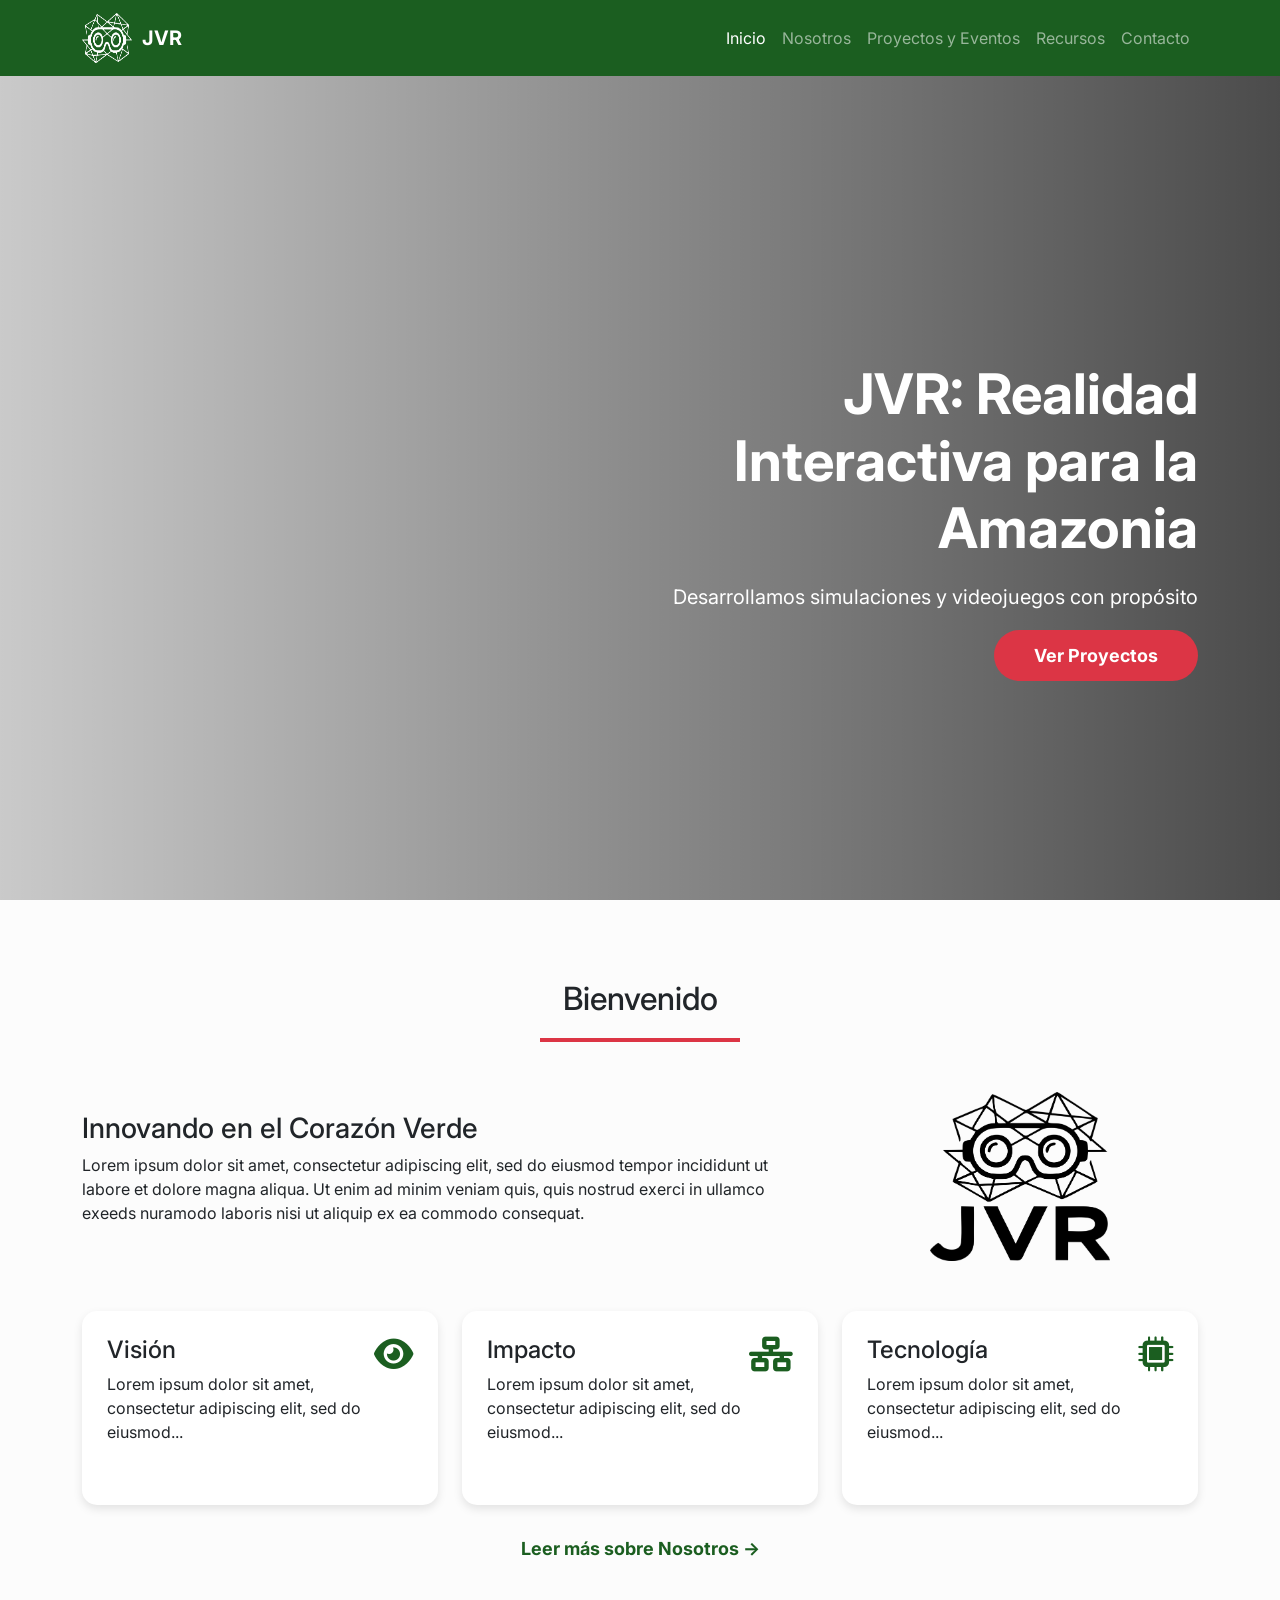
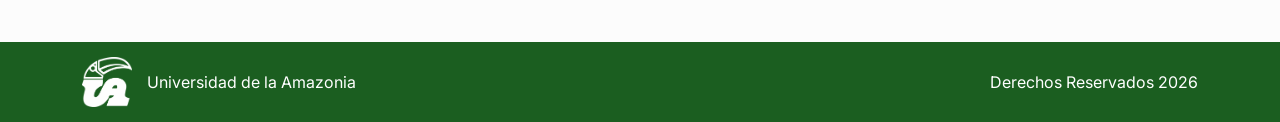
==== index.html @ 49c644d4 "Sacando los archivos a la raiz del proyecto" ====
<!DOCTYPE html>
<html lang="es">
<head>
    <meta charset="UTF-8">
    <meta name="viewport" content="width=device-width, initial-scale=1.0">
    <title>JVR | INICIO</title>
    <link href="https://fonts.googleapis.com/css2?family=Inter:wght@400;700&display=swap" rel="stylesheet">
    <link href="https://cdn.jsdelivr.net/npm/bootstrap@5.3.0/dist/css/bootstrap.min.css" rel="stylesheet">
    <link rel="stylesheet" href="https://cdnjs.cloudflare.com/ajax/libs/font-awesome/6.0.0/css/all.min.css">
    <link rel="stylesheet" href="./css/style.css">
</head>
<body>
    
    <header>
        <nav class="navbar navbar-expand-lg navbar-dark nav-ludos fixed-top">
            <div class="container">
                <a class="navbar-brand contenedor-logo" href="index.html">
                    <img src="./assets/img/logo/LOGO_1.png" alt="Logo JVR" width="50" height="50">
                    <span class="texto-logo">JVR</span>
                </a>
                
                <button class="navbar-toggler" type="button" data-bs-toggle="collapse" data-bs-target="#menuPrincipal" aria-label="Abrir menú de navegación">
                    <span class="navbar-toggler-icon"></span>
                </button>
                
                <div class="collapse navbar-collapse" id="menuPrincipal">
                    <ul class="navbar-nav menu-derecha">
                        <li class="nav-item"><a class="nav-link active" href="index.html">Inicio</a></li>
                        <li class="nav-item"><a class="nav-link" href="nosotros.html">Nosotros</a></li>
                        <li class="nav-item"><a class="nav-link" href="proyectos.html">Proyectos y Eventos</a></li>
                        <li class="nav-item"><a class="nav-link" href="recursos.html">Recursos</a></li>
                        <li class="nav-item"><a class="nav-link" href="contacto.html">Contacto</a></li>
                    </ul>
                </div>
            </div>
        </nav>
    </header>

    <main>
        <section id="hero" class="seccion-hero">
            <div class="container">
                <div class="row fila-hero">
                    <div class="col-lg-7 contenido-hero">
                        <h1 class="titulo-principal">JVR: Realidad Interactiva para la Amazonia</h1>
                        <p class="subtitulo-principal">Desarrollamos simulaciones y videojuegos con propósito</p>
                        <a href="proyectos.html" class="boton-rojo">Ver Proyectos</a>
                    </div>
                </div>
            </div>
        </section>

        <section id="resumen" class="container seccion-resumen">
            
            <div class="encabezado-centrado">
                <h2>Bienvenido</h2>
                <hr class="linea-roja"> 
            </div>
            
            <div class="row fila-alineada-centro">
                <div class="col-lg-8">
                    <h3>Innovando en el Corazón Verde</h3>
                    <p>Lorem ipsum dolor sit amet, consectetur adipiscing elit, sed do eiusmod tempor incididunt ut labore et dolore magna aliqua. Ut enim ad minim veniam quis, quis nostrud exerci in ullamco exeeds nuramodo laboris nisi ut aliquip ex ea commodo consequat.</p>
                </div>
                <div class="col-lg-4 contenedor-imagen-resumen">
                    <img src="./assets/img/logo/logo.png" alt="Ilustracion VR" class="imagen-resumen">
                </div>
            </div>
            
            <div class="row fila-tarjetas">
                <div class="col-md-4">
                    <div class="tarjeta-blanca">
                        <i class="fas fa-eye icono-verde icono-derecha"></i>
                        <h4>Visión</h4>
                        <p>Lorem ipsum dolor sit amet, consectetur adipiscing elit, sed do eiusmod...</p>
                    </div>
                </div>
                <div class="col-md-4">
                    <div class="tarjeta-blanca">
                        <i class="fas fa-network-wired icono-verde icono-derecha"></i>
                        <h4>Impacto</h4>
                        <p>Lorem ipsum dolor sit amet, consectetur adipiscing elit, sed do eiusmod...</p>
                    </div>
                </div>
                <div class="col-md-4">
                    <div class="tarjeta-blanca">
                        <i class="fas fa-microchip icono-verde icono-derecha"></i>
                        <h4>Tecnología</h4>
                        <p>Lorem ipsum dolor sit amet, consectetur adipiscing elit, sed do eiusmod...</p>
                    </div>
                </div>
            </div>
            
            <div class="contenedor-enlace-final">
                <a href="nosotros.html" class="enlace-verde">Leer más sobre Nosotros &rarr;</a>
            </div>

        </section>
    </main>

    <footer class="footer-verde text-white">
        <div class="container footer-contenido">
            <div class="footer-logo-texto">
                <img src="./assets/img/logo/uniamazonia.png" alt="Logo Uniamazonia" height="50" class="logo-footer">
                <span>Universidad de la Amazonia</span>
            </div>
            <span>Derechos Reservados 2026</span>
        </div>
    </footer>

    <script src="https://cdn.jsdelivr.net/npm/bootstrap@5.3.0/dist/js/bootstrap.bundle.min.js"></script>
    <script src="./js/main.js"></script>
</body>
</html>
---- css/style.css ----
/*ESTILOS GLOBALES*/
body {
    font-family: 'Inter', sans-serif;
    background-color: #fcfcfc; 
}

.nav-ludos {
    background-color: #1b5e20; 
}

/*ESTILOS DE LA BARRA DE NAVEGACIÓN Y FOOTER*/

.contenedor-logo {
    display: flex;
    align-items: center;
}

.texto-logo {
    font-weight: bold;
    margin-left: 10px;
}

.menu-derecha {
    margin-left: auto; 
}

/* ESTILOS PÁGINA INICIO */
/*fondo*/
.seccion-hero {
    display: flex; 
    align-items: center;
    background-image: linear-gradient(to right, rgba(0,0,0,0.2), rgba(0,0,0,0.7)), url('../assets/img/hero/fondo.png');
    background-size: cover;
    background-position: center top;
    min-height: 100vh; 
    padding-top: 80px; 
}

.fila-hero {
    justify-content: flex-end; 
    text-align: right; 
}

.contenido-hero {
    color: white;
    margin-top: 50px;
}

.titulo-principal {
    font-size: 3.5rem; 
    font-weight: bold;
    margin-bottom: 20px;
}

.subtitulo-principal {
    font-size: 1.25rem;
    margin-bottom: 30px;
}
/*resumen*/
.seccion-resumen {
    margin-top: 80px;
    margin-bottom: 80px;
}

.encabezado-centrado {
    text-align: center;
    margin-bottom: 50px;
}

.fila-alineada-centro {
    display: flex;
    align-items: center;
    margin-bottom: 50px;
}

.contenedor-imagen-resumen {
    text-align: center;
}

.imagen-resumen {
    max-width: 180px; 
}

.fila-tarjetas {
    margin-bottom: 30px;
}

.icono-derecha {
    float: right; 
}

.contenedor-enlace-final {
    text-align: center;
    margin-top: 30px;
}
.linea-roja {
    width: 200px;
    margin: 20px auto; 
    border: 2px solid #dc3545; 
    opacity: 1;
}

.enlace-verde {
    color: #1b5e20;
    font-weight: bold;
    text-decoration: none; 
    font-size: 18px;
}

.enlace-verde:hover {
    text-decoration: underline; 
}

/* ESTILOS PÁGINA NOSOTROS */
.espaciado-menu {
    padding-top: 100px;
}

.tarjeta-blanca {
    background-color: white;
    border-radius: 15px;
    padding: 25px; 
    box-shadow: 0px 4px 10px rgba(0, 0, 0, 0.1); 
    margin-bottom: 20px;
    height: 100%; 
}
.subtitulo-seccion {
    color: gray;
    display: block; /* Asegura que el título principal baje a la siguiente línea */
    margin-bottom: 5px;
}



.icono-verde {
    color: #1b5e20;
    font-size: 35px;
    margin-bottom: 15px;
}

.caja-verde {
    background-color: #e8f5e9; 
    border-radius: 15px;
    padding: 40px;
    margin-top: 50px;
}

.titulo-caja-verde {
    text-align: center;
    margin-bottom: 25px;
}

.lista-investigacion {
    list-style: none;
    padding: 0;
}

.lista-investigacion li {
    font-size: 18px;
    font-weight: bold;
    color: #1b5e20;
    padding: 15px 0;
    border-bottom: 1px solid #c8e6c9; 
}

/*equpo*/

.seccion-margen {
    margin-top: 80px;
    margin-bottom: 80px;
}

.descripcion-perfil {
    margin-top: 15px;
}

.foto-perfil {
    width: 80px;
    height: 80px;
    border-radius: 50%; 
    object-fit: cover; 
    float: left; 
    margin-right: 15px;
}

.etiqueta-cargo {
    background-color: #1b5e20;
    color: white;
    padding: 5px 15px;
    border-radius: 20px;
    font-size: 14px;
    font-weight: bold;
}

.boton-rojo {
    background-color: #dc3545;
    color: white;
    padding: 15px 40px;
    border-radius: 30px;
    text-decoration: none; 
    font-weight: bold;
    font-size: 18px;
}

.boton-rojo:hover {
    background-color: #b02a37;
    color: white;
}

.contenedor-boton-centro {
    text-align: center;
    margin-top: 40px;
}

/*ESTILOS PÁGINA PROYECTOS Y EVENTOS*/
.texto-descriptivo {
    color: gray;
    max-width: 800px;
    margin: 0 auto;
}

.fecha-evento {
    color: gray;
    font-weight: bold;
    font-size: 14px;
}

.tarjeta-centrada {
    text-align: center;
}
.icono-margen-inferior {
    margin-bottom: 10px;
}
.titulo-seccion {
    margin-bottom: 25px;
    text-align: center; 
}
.boton-evento {
    padding: 10px 20px;
    display: inline-block;
    font-size: 16px;
}
.seccion-reconocimientos {
    text-align: center;
}
.contenedor-reconocimientos {
    max-width: 600px;
    margin: 0 auto;
    text-align: left;
}

.icono-reconocimiento {
    font-size: 20px;
    margin-right: 10px;
}

.tarjeta-proyecto {
    background-color: white;
    border-radius: 15px;
    box-shadow: 0px 4px 10px rgba(0, 0, 0, 0.1);
    overflow: hidden;
    margin-bottom: 20px;
    height: 100%;
}

.imagen-proyecto {
    width: 100%; 
    height: 200px;
    object-fit: cover; 
}

.contenido-proyecto {
    padding: 20px;
}

.boton-gris {
    background-color: #e9ecef;
    color: #495057;
    padding: 10px 15px;
    border-radius: 10px;
    text-decoration: none;
    font-weight: bold;
    display: block; 
    text-align: center;
    margin-top: 15px;
}

.boton-gris:hover {
    background-color: #dee2e6;
    color: black;
}

/*ESTILOS PÁGINA RECURSOS Y GALERÍA */

.encabezado-seccion {
    border-bottom: 2px solid #e9ecef;
    padding-bottom: 15px;
    margin-bottom: 30px;
}

.lista-productos {
    margin-bottom: 40px;
}

.item-producto {
    display: flex; 
    align-items: center;
    padding: 20px 0;
    border-bottom: 1px solid #e9ecef;
}

.icono-producto {
    font-size: 50px;
    color: #1b5e20;
    margin-right: 25px;
}

.info-producto {
    flex-grow: 1; 
}

.info-producto h4 {
    margin-bottom: 5px;
    font-weight: bold;
}

.autores {
    color: gray;
    font-size: 14px;
    margin-bottom: 0;
}

.detalles {
    color: gray;
    font-size: 14px;
    margin-bottom: 0;
}

.boton-descarga-contenedor {
    margin-left: 20px;
}

.boton-descarga {
    padding: 10px 20px;
    font-size: 15px;
    border-radius: 10px;
}

/*galeria*/

.tarjeta-galeria {
    background-color: white;
    border-radius: 10px;
    overflow: hidden; 
    box-shadow: 0px 4px 6px rgba(0, 0, 0, 0.05);
    border: 1px solid #e9ecef;
    transition: transform 0.3s ease; /
}


.tarjeta-galeria:hover {
    transform: translateY(-5px);
    border-color: #1b5e20; 
}

.imagen-galeria {
    width: 100%;
    height: 180px;
    object-fit: cover; 
}

.titulo-galeria {
    padding: 15px;
    text-align: center;
}

.titulo-galeria p {
    margin-bottom: 0;
    font-weight: bold;
    font-size: 14px;
    color: #333;
}

/*Diseño para cel*/
@media (max-width: 768px) {
    

    .item-producto {
        flex-direction: column; 
        align-items: flex-start; 
        text-align: left;
    }


    .icono-producto {
        margin-bottom: 10px; 
    }

    .boton-descarga-contenedor {
        margin-left: 0; 
        margin-top: 15px; 
        width: 100%; 
    }
   
    .boton-descarga {
        display: block; 
        text-align: center;
        width: 100%; 
    }
}

/* ESTILOS PÁGINA CONTACTO */

/* formulario */

.caja-formulario {
    background-color: #f8f9fa; 
    border: 1px solid #e9ecef;
    border-radius: 15px;
    padding: 30px;
}

.grupo-campo {
    margin-bottom: 20px;
}

.grupo-campo label {
    font-weight: bold;
    color: #333;
    margin-bottom: 8px;
    display: block; 
}


.campo-texto {
    width: 100%;
    padding: 12px 15px;
    border: 1px solid #ced4da;
    border-radius: 8px; 
    font-size: 16px;
    font-family: inherit; 
    transition: border-color 0.3s; 
}


.campo-texto:focus {
    outline: none;
    border-color: #1b5e20;
    box-shadow: 0 0 0 3px rgba(27, 94, 32, 0.2);
}

.area-mensaje {
    height: 150px;
    resize: vertical; 
}
/* inf contacto */

.tarjeta-info-contacto {
    background-color: #e8f5e9;
    border-radius: 15px;
    padding: 25px;
    margin-bottom: 20px;
    display: flex;
    align-items: center;
}

.icono-contacto {
    font-size: 40px;
    color: #1b5e20;
    margin-right: 20px;
}

.texto-info-contacto h4 {
    font-weight: bold;
    margin-bottom: 5px;
}

.texto-info-contacto p {
    margin: 0;
    color: #333;
    font-size: 18px;
}

.redes-iconos a {
    color: #888; 
    font-size: 35px;
    margin-left: 15px;
    transition: color 0.3s;
}


.redes-iconos a:hover {
    color: #1b5e20;
}

.fila-centrada {
    display: flex;
    justify-content: center;
}

.mensaje-error {
    color: red;
    display: none;
    margin-bottom: 15px;
}

.boton-ancho-completo {
    width: 100%;
}

.tarjeta-redes {
    justify-content: space-between;
}


.titulo-redes {
    margin: 0;
}
/*ESTILOS DEL FOOTER*/

.footer-verde {
    background-color: #1b5e20;
    padding-top: 15px;
    padding-bottom: 15px;
    margin-top: 50px;
}

.footer-contenido {
    display: flex;
    justify-content: space-between; /* Separa los elementos a los extremos */
    align-items: center;
}

.footer-logo-texto {
    display: flex;
    align-items: center;
}

.logo-footer {
    margin-right: 15px;
}
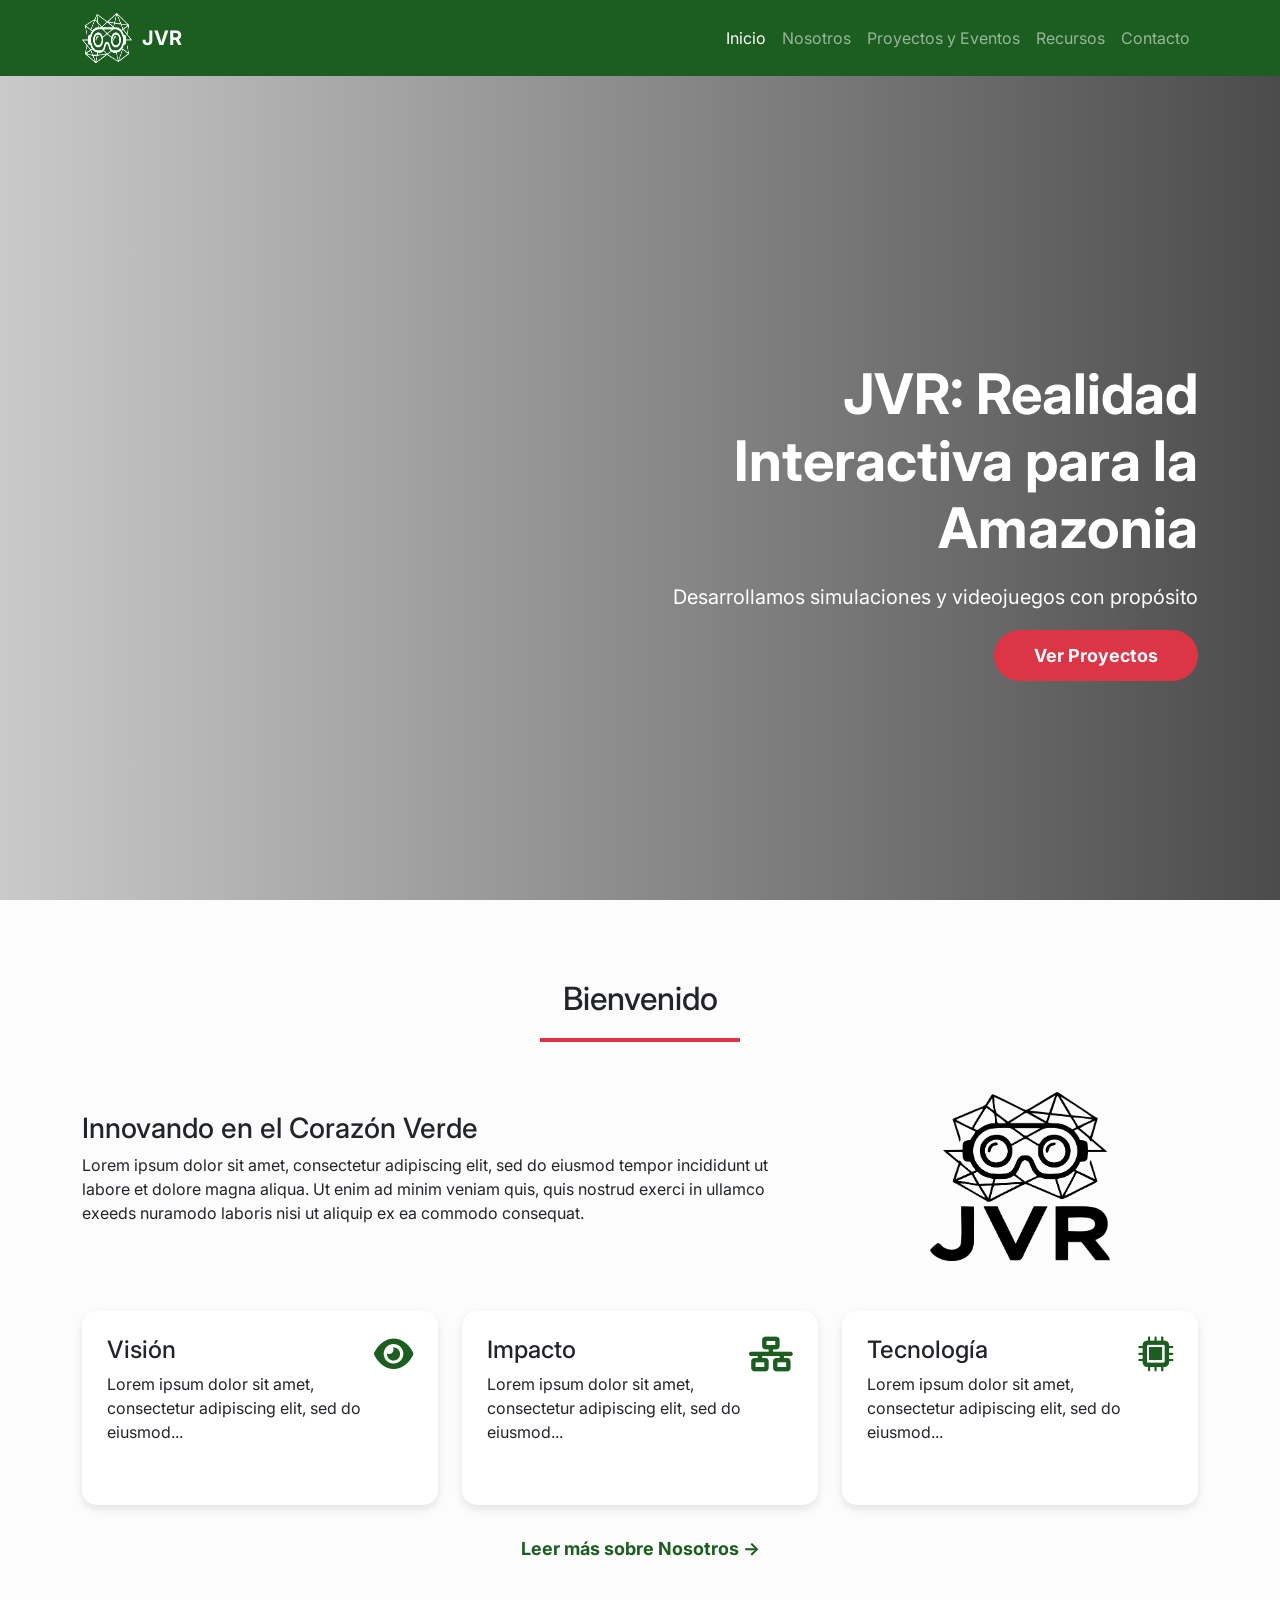
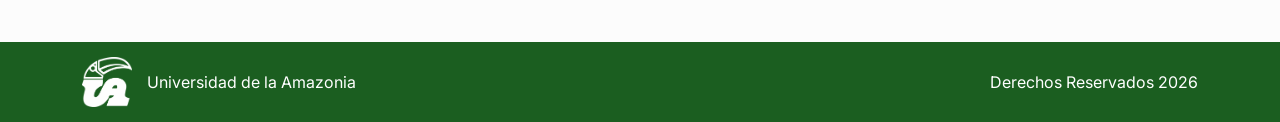
==== commit 6e20082c: "Actualiza contenido y estilos del sitio" ====
--- a/index.html
+++ b/index.html
@@ -6,6 +6,7 @@
     <title>JVR | INICIO</title>
     <link href="https://fonts.googleapis.com/css2?family=Inter:wght@400;700&display=swap" rel="stylesheet">
     <link href="https://cdn.jsdelivr.net/npm/bootstrap@5.3.0/dist/css/bootstrap.min.css" rel="stylesheet">
+   <link rel="stylesheet" href="https://cdnjs.cloudflare.com/ajax/libs/animate.css/4.1.1/animate.min.css"/>
     <link rel="stylesheet" href="https://cdnjs.cloudflare.com/ajax/libs/font-awesome/6.0.0/css/all.min.css">
     <link rel="stylesheet" href="./css/style.css">
 </head>
@@ -41,9 +42,9 @@
             <div class="container">
                 <div class="row fila-hero">
                     <div class="col-lg-7 contenido-hero">
-                        <h1 class="titulo-principal">JVR: Realidad Interactiva para la Amazonia</h1>
-                        <p class="subtitulo-principal">Desarrollamos simulaciones y videojuegos con propósito</p>
-                        <a href="proyectos.html" class="boton-rojo">Ver Proyectos</a>
+                        <h1 class="titulo-principal animate__animated animate__fadeInUp">JVR: Realidad Interactiva para la Amazonia</h1>
+                        <p class="subtitulo-principal animate__animated animate__fadeInUp animate__delay-1s">Desarrollamos simulaciones y videojuegos con propósito</p>
+                        <a href="proyectos.html" class="boton-rojo animate__animated animate__fadeInUp animate__delay-2s">Ver Proyectos</a>
                     </div>
                 </div>
             </div>
--- a/css/style.css
+++ b/css/style.css
@@ -161,6 +161,16 @@
     color: #1b5e20;
     padding: 15px 0;
     border-bottom: 1px solid #c8e6c9; 
+}
+.caja-objetivos {
+    margin-top: 30px;
+}
+
+.texto-objetivos {
+    text-align: center;
+    color: #333;
+    font-size: 17px;
+    margin-bottom: 0; 
 }
 
 /*equpo*/
@@ -540,4 +550,33 @@
     margin-right: 15px;
 }
 
-
+/*ANIMACIONES PERSONALIZADAS */
+
+/* Efecto cascada para las tarjetas */
+.tarjeta-animada {
+    opacity: 0;
+    transform: translateY(30px);
+    transition: opacity 0.6s ease-out, transform 0.6s ease-out;
+}
+
+.tarjeta-animada.visible {
+    opacity: 1;
+    transform: translateY(0);
+}
+
+/* Animación de latido*/
+@keyframes latido {
+    0% { transform: scale(1); }
+    50% { transform: scale(1.05); }
+    100% { transform: scale(1); }
+}
+
+.boton-latido {
+    animation: latido 2s infinite; 
+}
+
+
+.boton-latido:hover {
+    animation: none;
+    transform: scale(1.05);
+}
